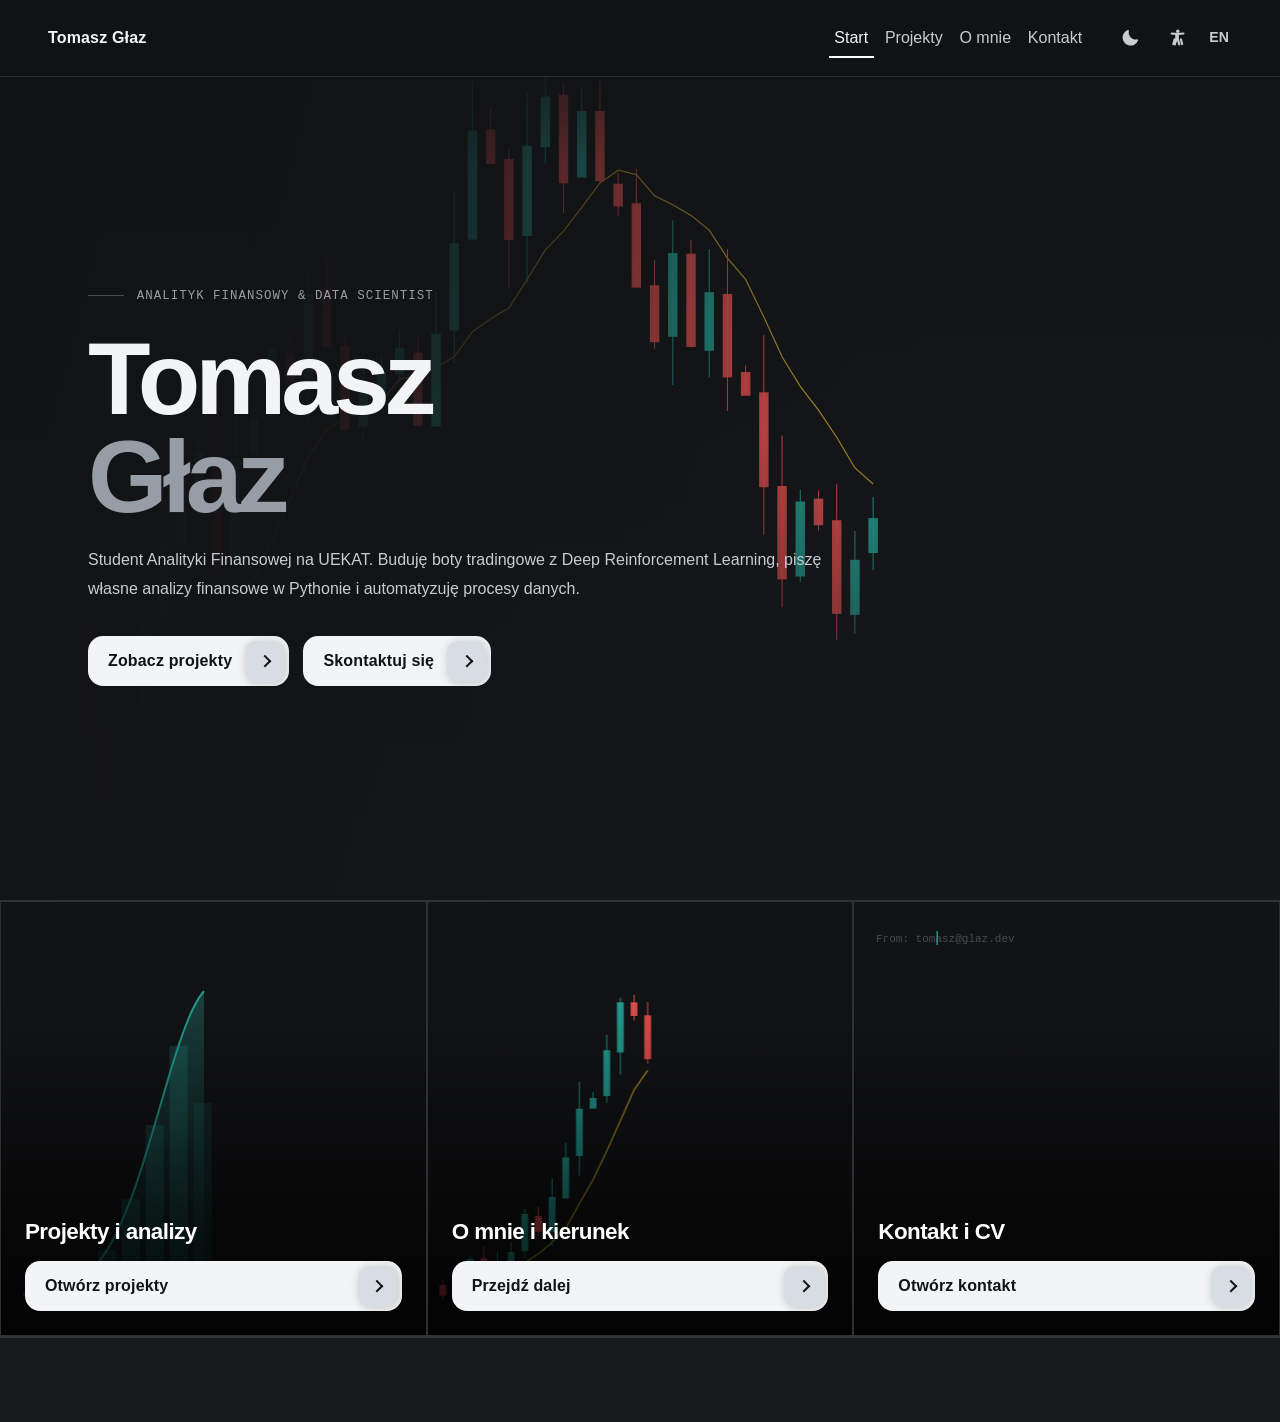
==== index.html @ a5a6ac4e "Add files via upload" ====
<!DOCTYPE html>
<html lang="pl">
<head>
<meta charset="UTF-8">
<meta name="viewport" content="width=device-width, initial-scale=1.0">
<title>Tomasz Głaz — Financial Analyst & Data Scientist</title>
<link rel="stylesheet" href="assets/css/main.css">
</head>
<body data-page="home">

<nav class="topbar">
  <a href="index.html" class="nav-logo">Tomasz Głaz</a>
  <ul class="nav-links">
    <li><a href="index.html" class="is-active" data-pl="Start" data-en="Home">Start</a></li>
    <li><a href="pages/projects.html" data-pl="Projekty" data-en="Projects">Projekty</a></li>
    <li><a href="pages/about.html" data-pl="O mnie" data-en="About">O mnie</a></li>
    <li><a href="pages/contact.html" data-pl="Kontakt" data-en="Contact">Kontakt</a></li>
  </ul>
  <div class="nav-actions">
    <button class="icon-btn theme-toggle" id="themeToggle" type="button" aria-pressed="false" aria-label="Przełącz jasny motyw">
      <span class="theme-icon theme-icon-moon" aria-hidden="true">
        <svg viewBox="0 0 24 24" class="icon-svg" focusable="false">
          <path d="M20.2 14.1a8.5 8.5 0 0 1-10.3-10.3 1 1 0 0 0-1.3-1.2A10 10 0 1 0 21.4 15.4a1 1 0 0 0-1.2-1.3Z" fill="currentColor" />
        </svg>
      </span>
      <span class="theme-icon theme-icon-sun" aria-hidden="true">
        <svg viewBox="0 0 24 24" class="icon-svg" focusable="false">
          <circle cx="12" cy="12" r="4.25" fill="currentColor" />
          <path d="M12 1.75a.75.75 0 0 1 .75.75v2a.75.75 0 0 1-1.5 0v-2a.75.75 0 0 1 .75-.75Zm0 16.75a.75.75 0 0 1 .75.75v2a.75.75 0 0 1-1.5 0v-2a.75.75 0 0 1 .75-.75ZM4.58 4.58a.75.75 0 0 1 1.06 0l1.41 1.41a.75.75 0 1 1-1.06 1.06L4.58 5.64a.75.75 0 0 1 0-1.06Zm12.37 12.37a.75.75 0 0 1 1.06 0l1.41 1.41a.75.75 0 0 1-1.06 1.06l-1.41-1.41a.75.75 0 0 1 0-1.06ZM1.75 12a.75.75 0 0 1 .75-.75h2a.75.75 0 0 1 0 1.5h-2a.75.75 0 0 1-.75-.75Zm16.75 0a.75.75 0 0 1 .75-.75h2a.75.75 0 0 1 0 1.5h-2a.75.75 0 0 1-.75-.75ZM5.99 16.95a.75.75 0 0 1 1.06 1.06l-1.41 1.41a.75.75 0 0 1-1.06-1.06l1.41-1.41Zm12.37-12.37a.75.75 0 1 1 1.06 1.06l-1.41 1.41a.75.75 0 1 1-1.06-1.06l1.41-1.41Z" fill="currentColor" />
        </svg>
      </span>
    </button>
    <div class="accessibility-menu-wrap">
      <button class="icon-btn accessibility-toggle" id="accessibilityToggle" type="button" aria-expanded="false" aria-controls="accessibilityMenu" aria-label="Ustawienia dostępności">
        <span aria-hidden="true">
          <svg viewBox="0 0 24 24" class="icon-svg icon-accessibility" focusable="false">
            <circle cx="12" cy="4.75" r="1.85" fill="currentColor" />
            <path d="M5.1 8.45a1.2 1.2 0 1 1 .22-2.39c2.33.21 4.48.31 6.46.31 1.97 0 4.1-.1 6.38-.31a1.2 1.2 0 1 1 .22 2.39c-1.85.17-3.58.27-5.19.31v4.45l1.68 5.66a1.25 1.25 0 0 1-2.4.71l-1.3-4.38-1.27 4.38a1.25 1.25 0 0 1-2.4-.7l1.65-5.67V8.74c-1.3-.04-2.99-.14-5.05-.29Z" fill="currentColor" />
            <path d="M7.1 20.15a1.2 1.2 0 0 1-1.16-1.5l1.4-5.18a1.2 1.2 0 1 1 2.32.63l-1.4 5.18a1.2 1.2 0 0 1-1.16.87Zm9.72 0a1.2 1.2 0 0 1-1.16-.88l-1.37-5.18a1.2 1.2 0 0 1 2.32-.61l1.37 5.18a1.2 1.2 0 0 1-1.16 1.49Z" fill="currentColor" />
          </svg>
        </span>
      </button>
      <div class="accessibility-menu" id="accessibilityMenu" hidden>
        <button class="menu-btn" id="contrastToggle" type="button" aria-pressed="false"><span data-pl="Wysoki kontrast" data-en="High contrast">Wysoki kontrast</span></button>
        <button class="menu-btn" id="fontToggle" type="button" aria-pressed="false"><span data-pl="Większy tekst" data-en="Larger text">Większy tekst</span></button>
      </div>
    </div>
    <button class="lang-btn" id="langToggle" type="button">EN</button>
  </div>
</nav>

<main class="site-shell">
  <section id="hero">
    <canvas id="candleChart" class="hero-bg-canvas" aria-hidden="true"></canvas>
    <div class="hero-scrim" aria-hidden="true"></div>
    <div class="hero-tag fade-in fade-in-1" data-pl="ANALITYK FINANSOWY & DATA SCIENTIST" data-en="FINANCIAL ANALYST & DATA SCIENTIST">ANALITYK FINANSOWY & DATA SCIENTIST</div>
    <h1 class="fade-in fade-in-2">Tomasz<br><span class="h1-accent">Głaz</span></h1>
    <p class="hero-desc fade-in fade-in-3" data-pl="Student Analityki Finansowej na UEKAT. Buduję boty tradingowe z Deep Reinforcement Learning, piszę własne analizy finansowe w Pythonie i automatyzuję procesy danych." data-en="Financial Analytics student at UEK Katowice. I build trading bots with Deep Reinforcement Learning, write my own financial analyses in Python, and automate data pipelines.">Student Analityki Finansowej na UEK. Buduję boty tradingowe z Deep Reinforcement Learning, piszę własne analizy finansowe w Pythonie i automatyzuję procesy danych.</p>
    <div class="hero-cta fade-in fade-in-4">
      <a href="pages/projects.html" class="btn-primary" data-pl="Zobacz projekty" data-en="See projects">Zobacz projekty</a>
      <a href="pages/contact.html" class="btn-ghost" data-pl="Skontaktuj się" data-en="Get in touch">Skontaktuj się</a>
    </div>
  </section>

  <section class="page-section tiles-section">
    <div class="content-wrap tiles-wrap">
      <div class="tiles-grid">

        <article class="feature-tile">
          <canvas class="tile-canvas" id="statsCanvas" aria-hidden="true"></canvas>
          <div class="tile-content">
            <h3 class="tile-title" data-pl="Projekty i analizy" data-en="Projects and analyses">Projekty i analizy</h3>
            <p class="tile-desc" data-pl="Eksperymenty z RL, ewolucja modelu tradingowego i analizy finansowe w Pythonie." data-en="RL experiments, trading model evolution, and financial analyses in Python.">Eksperymenty z RL, ewolucja modelu tradingowego i analizy finansowe w Pythonie.</p>
            <a href="pages/projects.html" class="btn-inline" data-pl="Otwórz projekty" data-en="Open projects">Otwórz projekty</a>
          </div>
        </article>

        <article class="feature-tile">
          <canvas class="tile-canvas" id="tileCandles" aria-hidden="true"></canvas>
          <div class="tile-content">
            <h3 class="tile-title" data-pl="O mnie i kierunek" data-en="About and direction">O mnie i kierunek</h3>
            <p class="tile-desc" data-pl="Doświadczenie, sposób myślenia i umiejętności — czego szukam we współpracy." data-en="Experience, mindset and skills — what kind of collaboration I'm looking for.">Doświadczenie, sposób myślenia i umiejętności — czego szukam we współpracy.</p>
            <a href="pages/about.html" class="btn-inline" data-pl="Przejdź dalej" data-en="Go to page">Przejdź dalej</a>
          </div>
        </article>

        <article class="feature-tile">
          <canvas class="tile-canvas" id="emailCanvas" aria-hidden="true"></canvas>
          <div class="tile-content">
            <h3 class="tile-title" data-pl="Kontakt i CV" data-en="Contact and CV">Kontakt i CV</h3>
            <p class="tile-desc" data-pl="Linki kontaktowe, dostępność i CV do pobrania." data-en="Contact links, availability, and CV download.">Linki kontaktowe, dostępność i CV do pobrania.</p>
            <a href="pages/contact.html" class="btn-inline" data-pl="Otwórz kontakt" data-en="Open contact">Otwórz kontakt</a>
          </div>
        </article>

      </div>
    </div>
  </section>
</main>

<footer class="footer">
  <span class="footer-text">© 2026 Tomasz Głaz</span>
  <span class="footer-text" data-pl="Tarnowskie Góry, Polska" data-en="Tarnowskie Góry, Poland">Tarnowskie Góry, Polska</span>
</footer>

<script src="assets/js/main.js"></script>
<script src="assets/js/candle-chart.js"></script>
<script src="assets/js/tiles.js"></script>
</body>
</html>
---- assets/css/main.css ----
@import url("./base.css");
@import url("./components.css");
@import url("./pages.css");
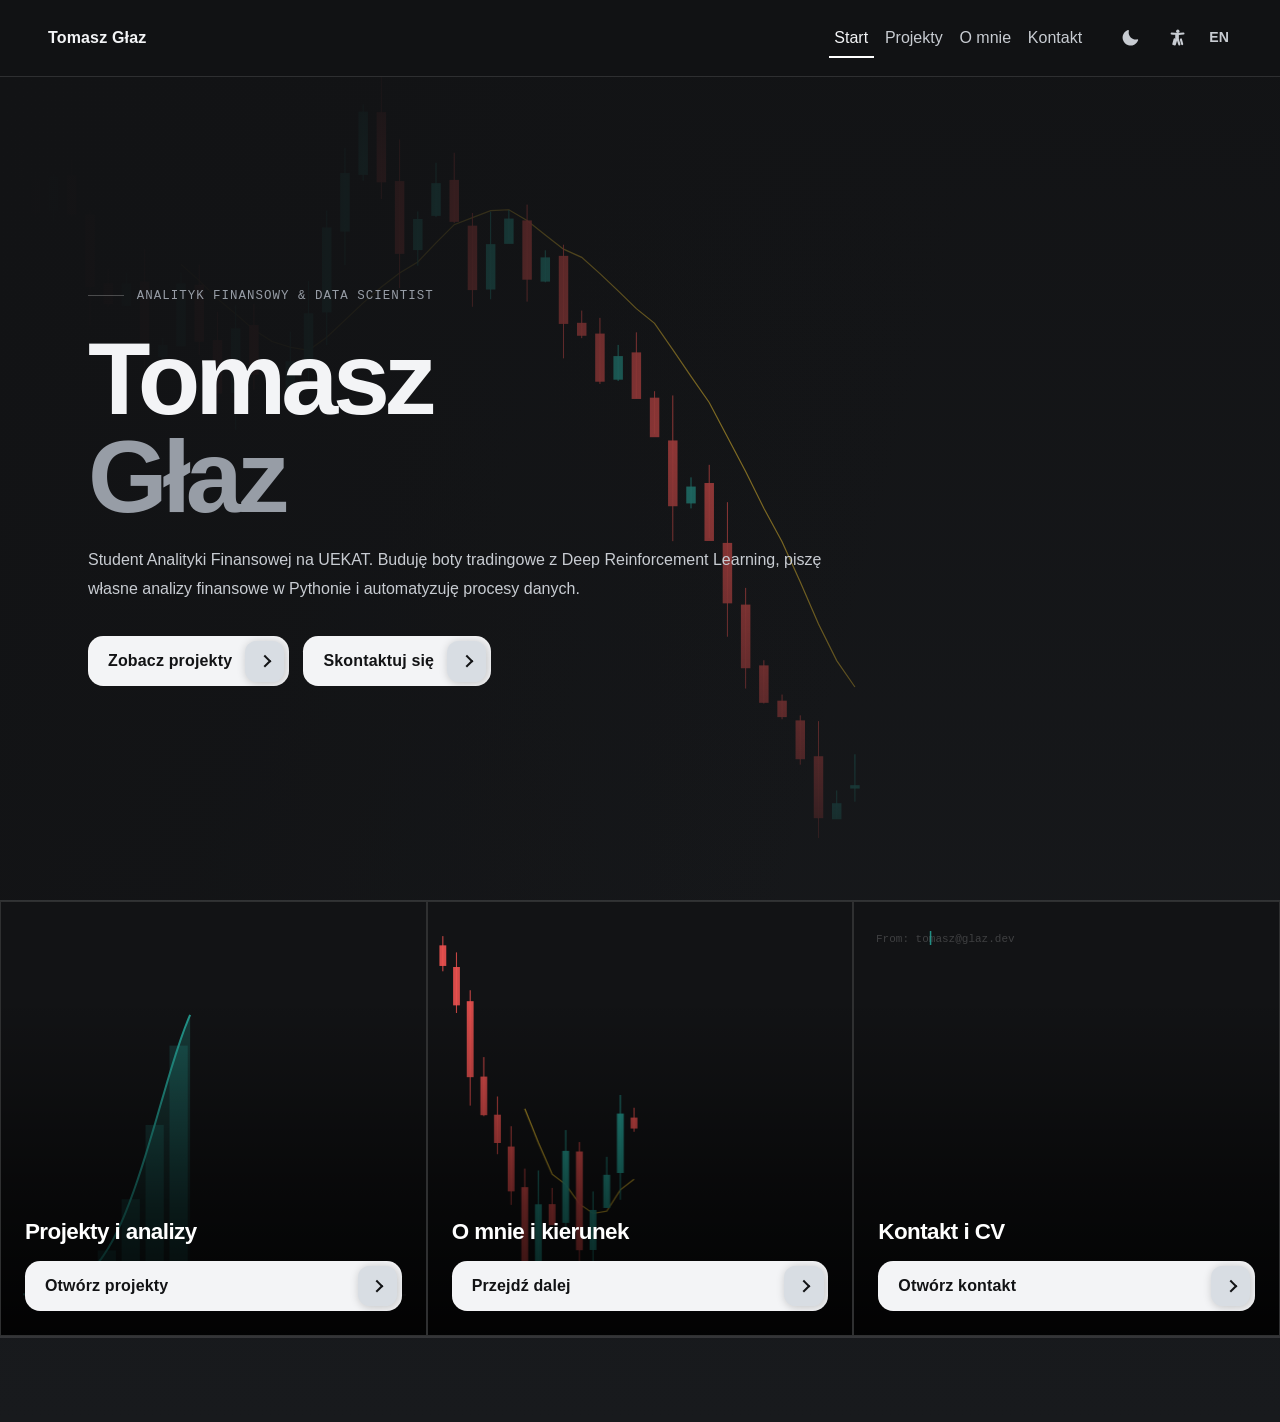
==== commit f6de4ad0: "Update footer location from Tarnowskie Góry to Katowice" ====
--- a/index.html
+++ b/index.html
@@ -100,7 +100,7 @@
 
 <footer class="footer">
   <span class="footer-text">© 2026 Tomasz Głaz</span>
-  <span class="footer-text" data-pl="Tarnowskie Góry, Polska" data-en="Tarnowskie Góry, Poland">Tarnowskie Góry, Polska</span>
+  <span class="footer-text" data-pl="Tarnowskie Góry, Polska" data-en="Katowice, Poland">Tarnowskie Góry, Polska</span>
 </footer>
 
 <script src="assets/js/main.js"></script>
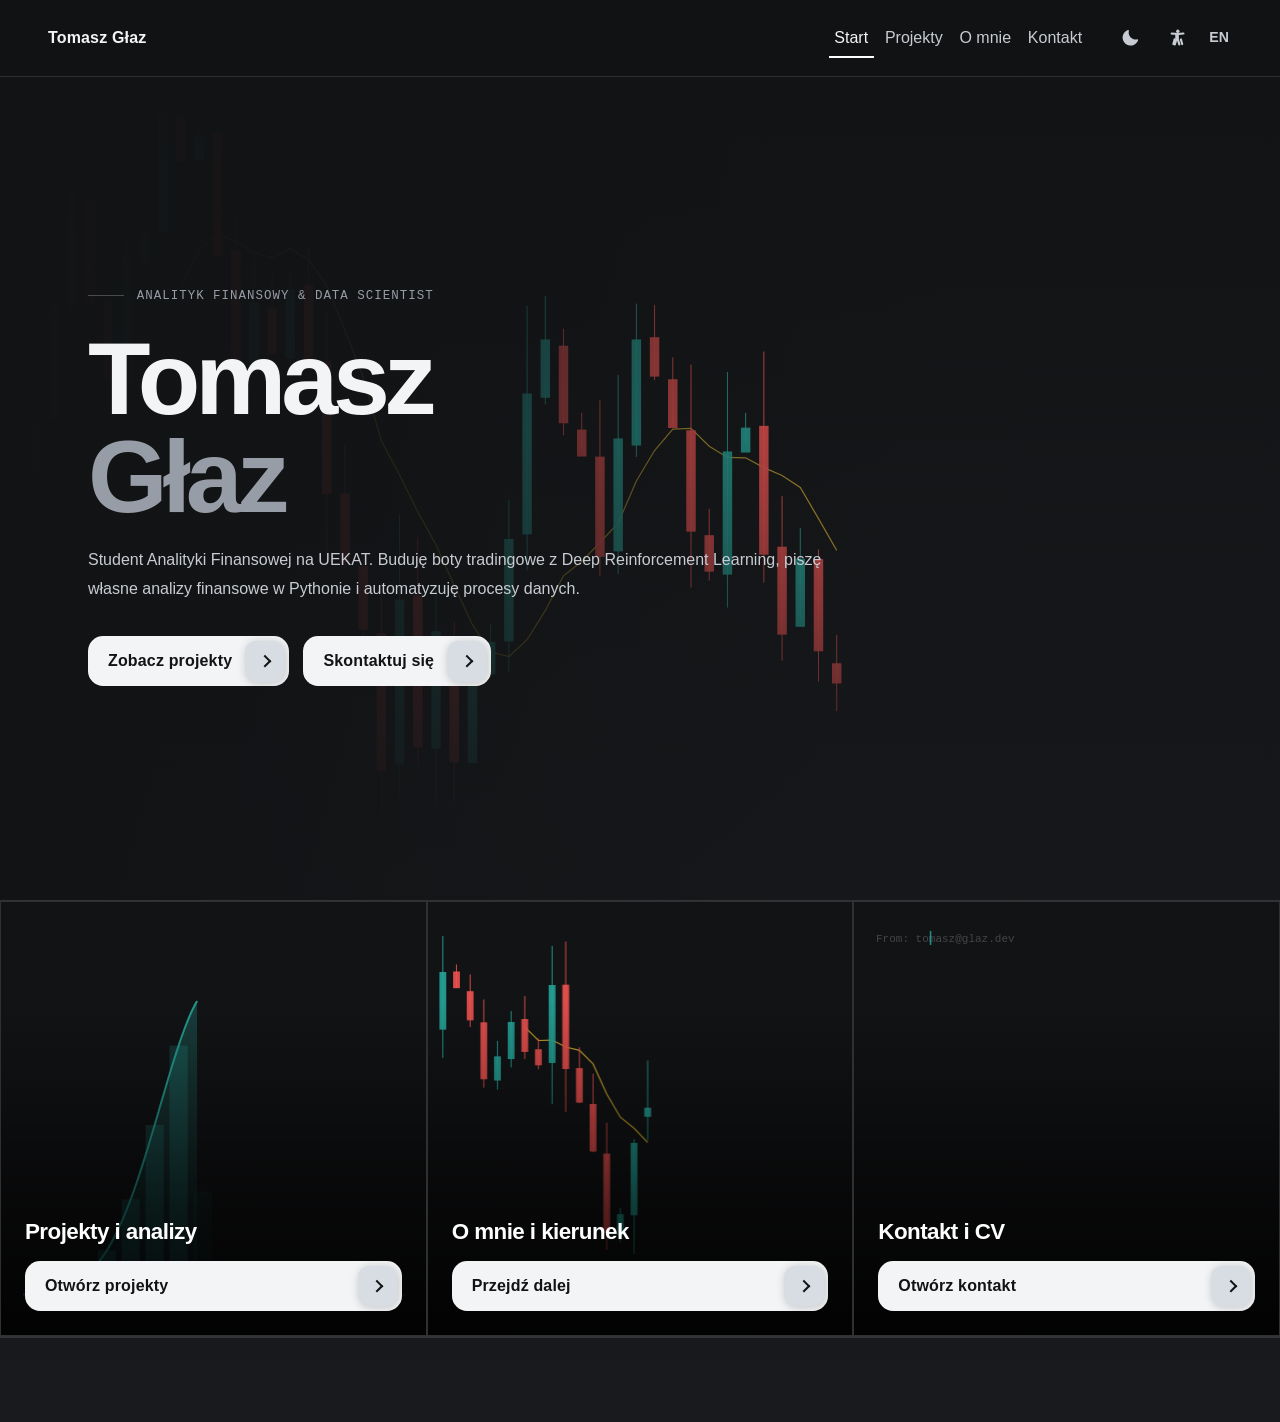
==== commit 3f385716: "Fix typo in university name from UEK to UEKAT" ====
--- a/index.html
+++ b/index.html
@@ -55,7 +55,7 @@
     <div class="hero-scrim" aria-hidden="true"></div>
     <div class="hero-tag fade-in fade-in-1" data-pl="ANALITYK FINANSOWY & DATA SCIENTIST" data-en="FINANCIAL ANALYST & DATA SCIENTIST">ANALITYK FINANSOWY & DATA SCIENTIST</div>
     <h1 class="fade-in fade-in-2">Tomasz<br><span class="h1-accent">Głaz</span></h1>
-    <p class="hero-desc fade-in fade-in-3" data-pl="Student Analityki Finansowej na UEKAT. Buduję boty tradingowe z Deep Reinforcement Learning, piszę własne analizy finansowe w Pythonie i automatyzuję procesy danych." data-en="Financial Analytics student at UEK Katowice. I build trading bots with Deep Reinforcement Learning, write my own financial analyses in Python, and automate data pipelines.">Student Analityki Finansowej na UEK. Buduję boty tradingowe z Deep Reinforcement Learning, piszę własne analizy finansowe w Pythonie i automatyzuję procesy danych.</p>
+    <p class="hero-desc fade-in fade-in-3" data-pl="Student Analityki Finansowej na UEKAT. Buduję boty tradingowe z Deep Reinforcement Learning, piszę własne analizy finansowe w Pythonie i automatyzuję procesy danych." data-en="Financial Analytics student at UEKAT. I build trading bots with Deep Reinforcement Learning, write my own financial analyses in Python, and automate data pipelines.">Student Analityki Finansowej na UEK. Buduję boty tradingowe z Deep Reinforcement Learning, piszę własne analizy finansowe w Pythonie i automatyzuję procesy danych.</p>
     <div class="hero-cta fade-in fade-in-4">
       <a href="pages/projects.html" class="btn-primary" data-pl="Zobacz projekty" data-en="See projects">Zobacz projekty</a>
       <a href="pages/contact.html" class="btn-ghost" data-pl="Skontaktuj się" data-en="Get in touch">Skontaktuj się</a>
